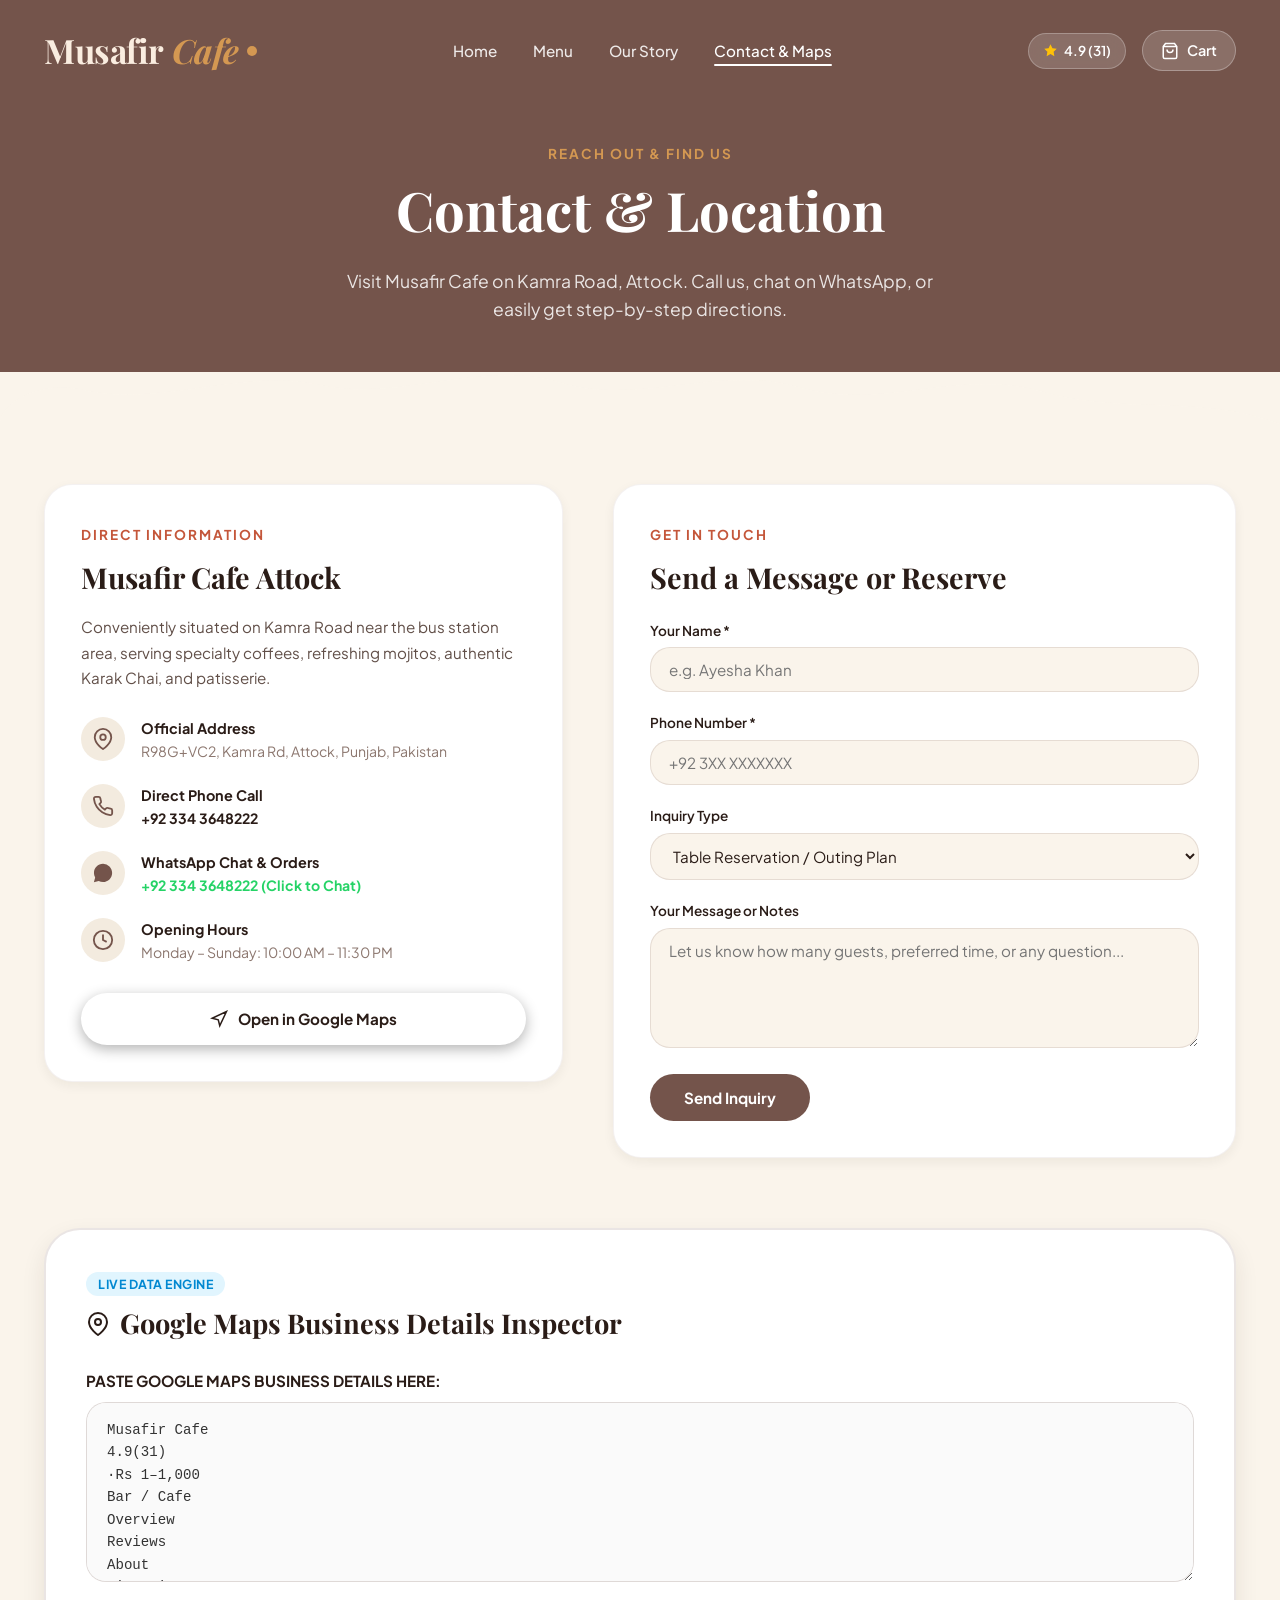
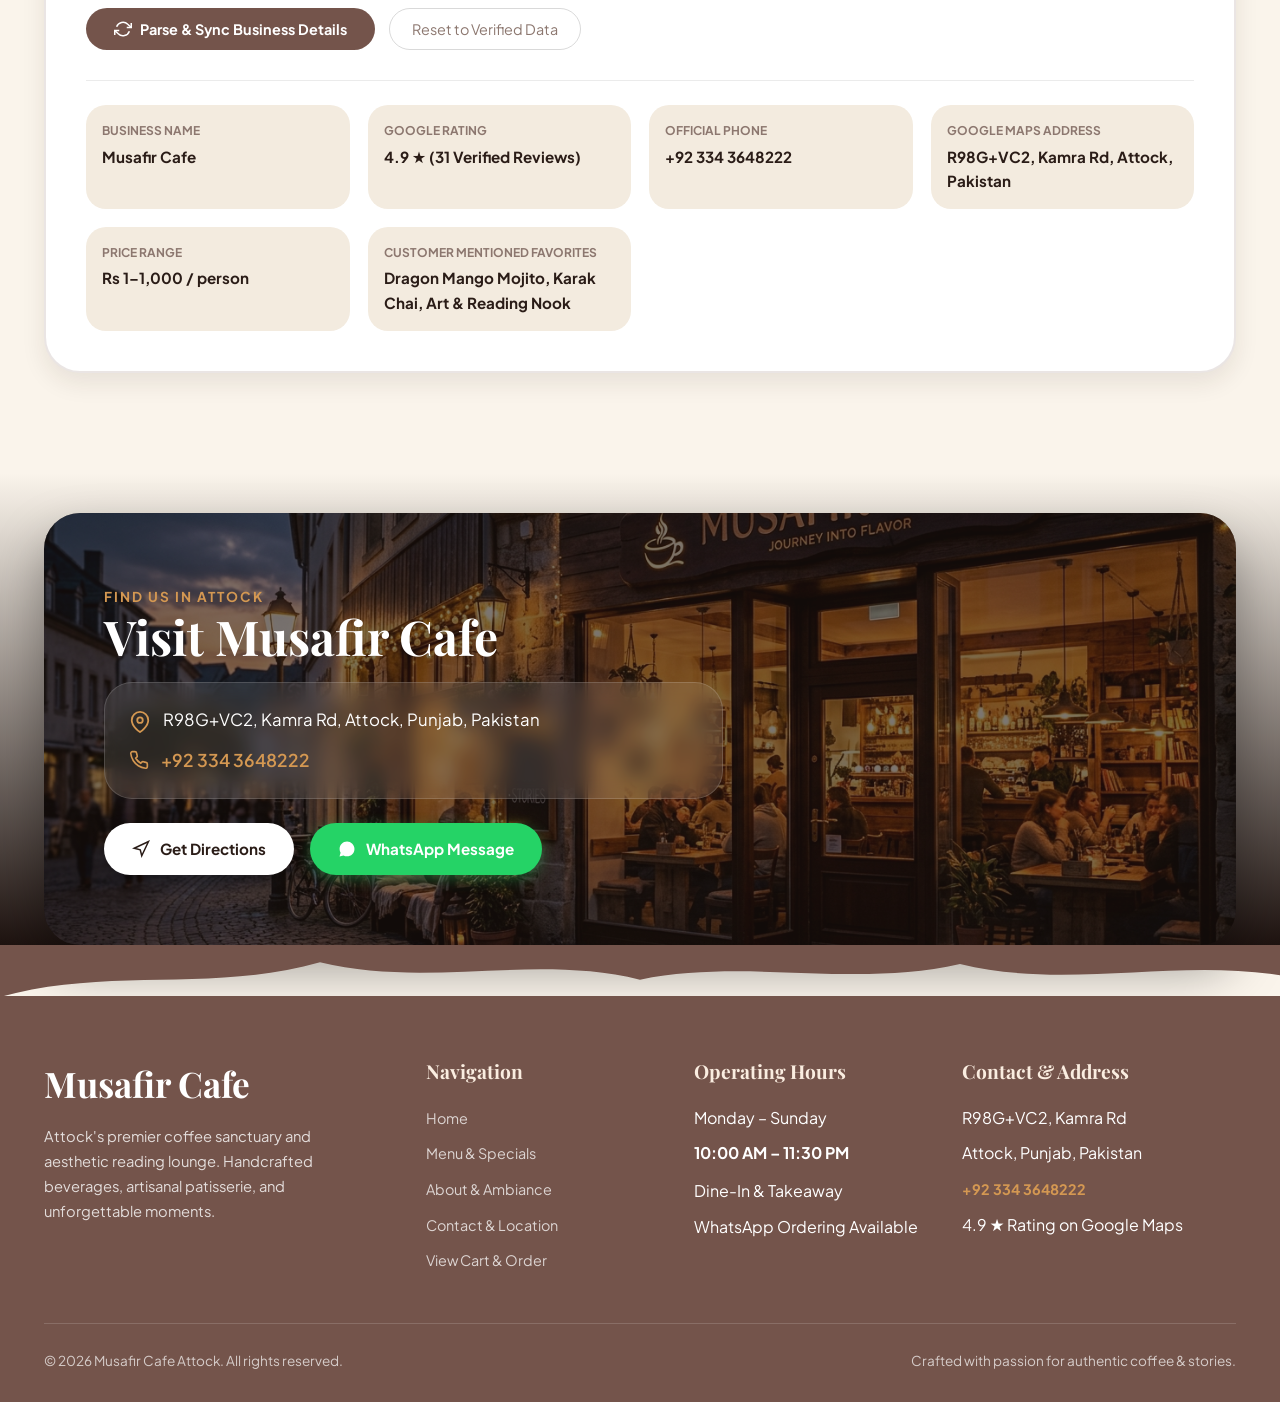
==== contact.html @ 3fc910ba "Initial commit: Musafir Cafe website with dynamic cart and WhatsApp ordering" ====
<!DOCTYPE html>
<html lang="en">
<head>
  <meta charset="UTF-8">
  <meta name="viewport" content="width=device-width, initial-scale=1.0">
  <title>Contact & Location | Musafir Cafe Attock, Pakistan</title>
  <meta name="description" content="Contact Musafir Cafe on Kamra Rd, Attock. Call or WhatsApp +92 334 3648222, get directions on Google Maps, and view opening hours.">
  <link rel="stylesheet" href="./style.css">
</head>
<body>

  <!-- Top Navigation Header -->
  <header class="site-header" id="navbar">
    <div class="container header-inner">
      <a href="index.html" class="site-logo">
        Musafir<span>Cafe</span>
        <span class="logo-bean"></span>
      </a>

      <nav>
        <ul class="nav-links">
          <li><a href="index.html" class="nav-link">Home</a></li>
          <li><a href="index.html#menu-section" class="nav-link">Menu</a></li>
          <li><a href="about.html" class="nav-link">Our Story</a></li>
          <li><a href="contact.html" class="nav-link active">Contact & Maps</a></li>
        </ul>
      </nav>

      <div class="header-actions">
        <div class="rating-pill" title="4.9 Stars on Google Maps from 31 reviews">
          <svg width="15" height="15" viewBox="0 0 24 24" fill="currentColor">
            <polygon points="12 2 15.09 8.26 22 9.27 17 14.14 18.18 21.02 12 17.77 5.82 21.02 7 14.14 2 9.27 8.91 8.26 12 2"></polygon>
          </svg>
          <span>4.9 (31)</span>
        </div>

        <a href="add-to-cart.html" class="cart-btn" aria-label="View Shopping Cart">
          <svg width="18" height="18" viewBox="0 0 24 24" fill="none" stroke="currentColor" stroke-width="2">
            <path d="M6 2L3 6v14a2 2 0 0 0 2 2h14a2 2 0 0 0 2-2V6l-3-4z"></path>
            <line x1="3" y1="6" x2="21" y2="6"></line>
            <path d="M16 10a4 4 0 0 1-8 0"></path>
          </svg>
          <span class="cart-label">Cart</span>
          <span class="cart-badge" style="display:none;">0</span>
        </a>

        <button class="mobile-toggle" aria-label="Toggle Menu">
          <svg width="24" height="24" viewBox="0 0 24 24" fill="none" stroke="currentColor" stroke-width="2">
            <line x1="3" y1="12" x2="21" y2="12"></line>
            <line x1="3" y1="6" x2="21" y2="6"></line>
            <line x1="3" y1="18" x2="21" y2="18"></line>
          </svg>
        </button>
      </div>
    </div>
  </header>

  <!-- Inner Hero Section -->
  <section class="inner-page-hero">
    <div class="container">
      <span class="inner-hero-tag">Reach Out &amp; Find Us</span>
      <h1 class="inner-hero-title">Contact &amp; Location</h1>
      <p class="inner-hero-sub">
        Visit Musafir Cafe on Kamra Road, Attock. Call us, chat on WhatsApp, or easily get step-by-step directions.
      </p>
    </div>
  </section>

  <!-- Organic Torn Deckle Paper Edge Divider -->
  <div class="torn-divider torn-divider--hero">
    <svg viewBox="0 0 1440 60" preserveAspectRatio="none">
      <path d="M0,0 C90,35 180,10 270,38 C360,65 450,15 540,42 C630,70 720,20 810,48 C900,75 990,25 1080,45 C1170,65 1260,18 1350,40 C1395,50 1440,25 1440,0 L1440,60 L0,60 Z"></path>
    </svg>
  </div>

  <!-- Contact & Details Section -->
  <section class="contact-page-section">
    <div class="container">
      <div class="contact-layout-grid">
        <!-- Verified Information Card -->
        <div class="contact-info-card">
          <span class="section-tag">Direct Information</span>
          <h3>Musafir Cafe Attock</h3>
          <p>
            Conveniently situated on Kamra Road near the bus station area, serving specialty coffees, refreshing mojitos, authentic Karak Chai, and patisserie.
          </p>

          <div class="info-item">
            <div class="info-icon">
              <svg width="22" height="22" viewBox="0 0 24 24" fill="none" stroke="currentColor" stroke-width="2">
                <path d="M21 10c0 7-9 13-9 13s-9-6-9-13a9 9 0 0 1 18 0z"></path>
                <circle cx="12" cy="10" r="3"></circle>
              </svg>
            </div>
            <div class="info-text">
              <h5>Official Address</h5>
              <p>R98G+VC2, Kamra Rd, Attock, Punjab, Pakistan</p>
            </div>
          </div>

          <div class="info-item">
            <div class="info-icon">
              <svg width="22" height="22" viewBox="0 0 24 24" fill="none" stroke="currentColor" stroke-width="2">
                <path d="M22 16.92v3a2 2 0 0 1-2.18 2 19.79 19.79 0 0 1-8.63-3.07 19.5 19.5 0 0 1-6-6 19.79 19.79 0 0 1-3.07-8.67A2 2 0 0 1 4.11 2h3a2 2 0 0 1 2 1.72 12.84 12.84 0 0 0 .7 2.81 2 2 0 0 1-.45 2.11L8.09 9.91a16 16 0 0 0 6 6l1.27-1.27a2 2 0 0 1 2.11-.45 12.84 12.84 0 0 0 2.81.7A2 2 0 0 1 22 16.92z"></path>
              </svg>
            </div>
            <div class="info-text">
              <h5>Direct Phone Call</h5>
              <p><a href="tel:+923343648222" style="font-weight:700; color:var(--text-dark);">+92 334 3648222</a></p>
            </div>
          </div>

          <div class="info-item">
            <div class="info-icon">
              <svg width="22" height="22" viewBox="0 0 24 24" fill="currentColor">
                <path d="M12.04 2c-5.46 0-9.91 4.45-9.91 9.91 0 1.75.46 3.45 1.32 4.95L2.05 22l5.25-1.38c1.45.79 3.08 1.21 4.74 1.21 5.46 0 9.91-4.45 9.91-9.91 0-2.65-1.03-5.14-2.9-7.01A9.816 9.816 0 0 0 12.04 2z"></path>
              </svg>
            </div>
            <div class="info-text">
              <h5>WhatsApp Chat &amp; Orders</h5>
              <p><a href="https://wa.me/923343648222" target="_blank" rel="noopener" style="font-weight:700; color:#25d366;">+92 334 3648222 (Click to Chat)</a></p>
            </div>
          </div>

          <div class="info-item">
            <div class="info-icon">
              <svg width="22" height="22" viewBox="0 0 24 24" fill="none" stroke="currentColor" stroke-width="2">
                <circle cx="12" cy="12" r="10"></circle>
                <polyline points="12 6 12 12 16 14"></polyline>
              </svg>
            </div>
            <div class="info-text">
              <h5>Opening Hours</h5>
              <p>Monday – Sunday: 10:00 AM – 11:30 PM</p>
            </div>
          </div>

          <div style="margin-top: 28px;">
            <a href="https://maps.google.com/?q=R98G%2BVC2,+Kamra+Rd,+Attock,+Pakistan" target="_blank" rel="noopener" class="btn-directions" style="width:100%; justify-content:center;">
              <svg width="18" height="18" viewBox="0 0 24 24" fill="none" stroke="currentColor" stroke-width="2">
                <polygon points="3 11 22 2 13 21 11 13 3 11"></polygon>
              </svg>
              <span>Open in Google Maps</span>
            </a>
          </div>
        </div>

        <!-- Table Reservation / General Inquiry Form -->
        <div class="contact-form-card">
          <span class="section-tag">Get in Touch</span>
          <h3>Send a Message or Reserve</h3>
          <form onsubmit="event.preventDefault(); showToastNotification('Thank you! Your message has been received.'); this.reset();">
            <div class="form-group">
              <label class="form-label">Your Name *</label>
              <input type="text" class="form-control" placeholder="e.g. Ayesha Khan" required>
            </div>

            <div class="form-group">
              <label class="form-label">Phone Number *</label>
              <input type="tel" class="form-control" placeholder="+92 3XX XXXXXXX" required>
            </div>

            <div class="form-group">
              <label class="form-label">Inquiry Type</label>
              <select class="form-control">
                <option value="table">Table Reservation / Outing Plan</option>
                <option value="catering">Party &amp; Event Gathering</option>
                <option value="menu">Menu Questions &amp; Dietary</option>
                <option value="feedback">General Feedback</option>
              </select>
            </div>

            <div class="form-group">
              <label class="form-label">Your Message or Notes</label>
              <textarea class="form-control" placeholder="Let us know how many guests, preferred time, or any question..."></textarea>
            </div>

            <button type="submit" class="btn-submit-inquiry">Send Inquiry</button>
          </form>
        </div>
      </div>

      <!-- Dedicated Google Maps Paste Box & Inspector Tool -->
      <div class="gmaps-inspector-box">
        <div class="inspector-header">
          <div>
            <span class="inspector-tag">Live Data Engine</span>
            <h3 class="inspector-title" style="margin-top:6px;">
              <svg width="24" height="24" viewBox="0 0 24 24" fill="none" stroke="currentColor" stroke-width="2">
                <path d="M21 10c0 7-9 13-9 13s-9-6-9-13a9 9 0 0 1 18 0z"></path>
                <circle cx="12" cy="10" r="3"></circle>
              </svg>
              Google Maps Business Details Inspector
            </h3>
          </div>
        </div>

        <label class="form-label" style="font-weight:700; font-size:0.95rem; margin-bottom:8px; display:block;">
          PASTE GOOGLE MAPS BUSINESS DETAILS HERE:
        </label>
        <textarea id="gmaps-paste-input" class="gmaps-paste-textarea" placeholder="Paste full Google Maps details here..."></textarea>

        <div class="inspector-actions">
          <button id="btn-parse-gmaps" class="btn-parse-data">
            <svg width="18" height="18" viewBox="0 0 24 24" fill="none" stroke="currentColor" stroke-width="2">
              <polyline points="23 4 23 10 17 10"></polyline>
              <polyline points="1 20 1 14 7 14"></polyline>
              <path d="M3.51 9a9 9 0 0 1 14.85-3.36L23 10M1 14l4.64 4.36A9 9 0 0 0 20.49 15"></path>
            </svg>
            <span>Parse &amp; Sync Business Details</span>
          </button>
          <button id="btn-reset-gmaps" class="btn-reset-gmaps">
            Reset to Verified Data
          </button>
        </div>

        <!-- Live Parsed Output Cards -->
        <div id="gmaps-parsed-output" class="parsed-results-grid">
          <!-- Populated dynamically via script.js -->
        </div>
      </div>
    </div>
  </section>

  <!-- Cinematic Location Banner -->
  <section class="location-banner-section">
    <div class="container">
      <div class="location-box">
        <img src="./assets/cafe-exterior.jpg" alt="Musafir Cafe Exterior Twilight" class="location-bg-img">
        <div class="location-content-overlay">
          <div>
            <span class="location-tag">Find Us In Attock</span>
            <h2 class="location-heading">Visit Musafir Cafe</h2>
            <div class="location-address-card">
              <div class="address-line">
                <svg width="22" height="22" viewBox="0 0 24 24" fill="none" stroke="currentColor" stroke-width="2">
                  <path d="M21 10c0 7-9 13-9 13s-9-6-9-13a9 9 0 0 1 18 0z"></path>
                  <circle cx="12" cy="10" r="3"></circle>
                </svg>
                <span>R98G+VC2, Kamra Rd, Attock, Punjab, Pakistan</span>
              </div>
              <div class="phone-line">
                <svg width="20" height="20" viewBox="0 0 24 24" fill="none" stroke="currentColor" stroke-width="2">
                  <path d="M22 16.92v3a2 2 0 0 1-2.18 2 19.79 19.79 0 0 1-8.63-3.07 19.5 19.5 0 0 1-6-6 19.79 19.79 0 0 1-3.07-8.67A2 2 0 0 1 4.11 2h3a2 2 0 0 1 2 1.72 12.84 12.84 0 0 0 .7 2.81 2 2 0 0 1-.45 2.11L8.09 9.91a16 16 0 0 0 6 6l1.27-1.27a2 2 0 0 1 2.11-.45 12.84 12.84 0 0 0 2.81.7A2 2 0 0 1 22 16.92z"></path>
                </svg>
                <span>+92 334 3648222</span>
              </div>
            </div>
            <div class="location-actions">
              <a href="https://maps.google.com/?q=R98G%2BVC2,+Kamra+Rd,+Attock,+Pakistan" target="_blank" rel="noopener" class="btn-directions">
                <svg width="18" height="18" viewBox="0 0 24 24" fill="none" stroke="currentColor" stroke-width="2">
                  <polygon points="3 11 22 2 13 21 11 13 3 11"></polygon>
                </svg>
                <span>Get Directions</span>
              </a>
              <a href="https://wa.me/923343648222?text=Hello%20Musafir%20Cafe!%20I'd%20like%20to%20place%20an%20order%20or%20inquire." target="_blank" rel="noopener" class="btn-whatsapp-direct">
                <svg width="18" height="18" viewBox="0 0 24 24" fill="currentColor">
                  <path d="M12.04 2c-5.46 0-9.91 4.45-9.91 9.91 0 1.75.46 3.45 1.32 4.95L2.05 22l5.25-1.38c1.45.79 3.08 1.21 4.74 1.21 5.46 0 9.91-4.45 9.91-9.91 0-2.65-1.03-5.14-2.9-7.01A9.816 9.816 0 0 0 12.04 2z"></path>
                </svg>
                <span>WhatsApp Message</span>
              </a>
            </div>
          </div>
        </div>
      </div>
    </div>
  </section>

  <!-- Bottom Organic Torn Deckle Edge Divider -->
  <div class="torn-divider torn-divider--footer">
    <svg viewBox="0 0 1440 60" preserveAspectRatio="none">
      <path d="M0,60 C120,25 240,55 360,20 C480,50 600,10 720,40 C840,15 960,50 1080,22 C1200,52 1320,15 1440,35 L1440,0 L0,0 Z"></path>
    </svg>
  </div>

  <!-- Site Footer -->
  <footer class="site-footer">
    <div class="container">
      <div class="footer-top-links">
        <div class="footer-brand">
          <h3>Musafir Cafe</h3>
          <p>
            Attock's premier coffee sanctuary and aesthetic reading lounge. Handcrafted beverages, artisanal patisserie, and unforgettable moments.
          </p>
        </div>

        <div class="footer-col">
          <h4>Navigation</h4>
          <ul class="footer-links-list">
            <li><a href="index.html">Home</a></li>
            <li><a href="index.html#menu-section">Menu &amp; Specials</a></li>
            <li><a href="about.html">About &amp; Ambiance</a></li>
            <li><a href="contact.html">Contact &amp; Location</a></li>
            <li><a href="add-to-cart.html">View Cart &amp; Order</a></li>
          </ul>
        </div>

        <div class="footer-col">
          <h4>Operating Hours</h4>
          <ul class="footer-links-list">
            <li>Monday – Sunday</li>
            <li style="color:#ffffff; font-weight:700;">10:00 AM – 11:30 PM</li>
            <li style="margin-top:12px;">Dine-In &amp; Takeaway</li>
            <li>WhatsApp Ordering Available</li>
          </ul>
        </div>

        <div class="footer-col">
          <h4>Contact &amp; Address</h4>
          <ul class="footer-links-list">
            <li>R98G+VC2, Kamra Rd</li>
            <li>Attock, Punjab, Pakistan</li>
            <li style="margin-top:10px;"><a href="tel:+923343648222" style="color:var(--accent-gold); font-weight:700;">+92 334 3648222</a></li>
            <li>4.9 ★ Rating on Google Maps</li>
          </ul>
        </div>
      </div>

      <div class="footer-bottom-bar">
        <div>&copy; 2026 Musafir Cafe Attock. All rights reserved.</div>
        <div>Crafted with passion for authentic coffee &amp; stories.</div>
      </div>
    </div>
  </footer>

  <script src="./script.js"></script>
</body>
</html>
---- style.css ----
/* ==========================================================================
   MUSAFIR CAFE - MASTER CINEMATIC STYLESHEET
   Accurately recreating the reference design: Warm Mocha, Cream Parchment,
   Torn Deckle Paper Edges, Pastel Cards, Editorial Typography & Steam Motion.
   ========================================================================== */

@import url('https://fonts.googleapis.com/css2?family=Caveat:wght@600;700&family=Playfair+Display:ital,wght@0,400;0,600;0,700;0,900;1,400;1,600&family=Plus+Jakarta+Sans:wght@300;400;500;600;700;800&display=swap');

:root {
  /* Color Palette matching Reference Screenshot */
  --bg-mocha-hero: #74544b;
  --bg-mocha-dark: #4d332c;
  --bg-mocha-card: #836157;
  --bg-cream-main: #faf4eb;
  --bg-cream-surface: #f3ebdf;
  --bg-cream-card: #ffffff;
  
  /* Reference 3-Card Pastel Tints */
  --card-rose: #f9e2e4;
  --card-rose-dark: #b84c59;
  --card-peach: #f7e8db;
  --card-peach-dark: #b8713d;
  --card-lavender: #ded3e0;
  --card-lavender-dark: #7b5981;

  /* Typography Colors */
  --text-dark: #2a1c17;
  --text-body: #614f48;
  --text-muted: #8c776f;
  --text-light: #ffffff;
  --text-cream: #faede0;
  --accent-gold: #d49852;
  --accent-terracotta: #c4563a;

  /* Fonts */
  --font-serif: 'Playfair Display', Georgia, serif;
  --font-sans: 'Plus Jakarta Sans', -apple-system, BlinkMacSystemFont, sans-serif;
  --font-script: 'Caveat', cursive;

  /* Spacing & Borders */
  --radius-xs: 8px;
  --radius-sm: 14px;
  --radius-md: 20px;
  --radius-lg: 28px;
  --radius-xl: 36px;
  --radius-pill: 9999px;

  /* Elevation Shadows */
  --shadow-sm: 0 4px 12px rgba(42, 28, 23, 0.06);
  --shadow-md: 0 10px 24px rgba(42, 28, 23, 0.09);
  --shadow-lg: 0 20px 40px rgba(42, 28, 23, 0.14);
  --shadow-product: 0 16px 32px rgba(42, 28, 23, 0.12);

  /* Container */
  --container-max: 1240px;
  --transition-smooth: all 0.35s cubic-bezier(0.25, 1, 0.5, 1);
}

/* Base Reset */
*, *::before, *::after {
  box-sizing: border-box;
  margin: 0;
  padding: 0;
}

html {
  scroll-behavior: smooth;
  font-size: 16px;
  background-color: var(--bg-cream-main);
  color: var(--text-dark);
}

body {
  font-family: var(--font-sans);
  line-height: 1.6;
  overflow-x: hidden;
  -webkit-font-smoothing: antialiased;
  -moz-osx-font-smoothing: grayscale;
}

img {
  max-width: 100%;
  height: auto;
  display: block;
}

a {
  color: inherit;
  text-decoration: none;
  transition: var(--transition-smooth);
}

button, input, textarea, select {
  font-family: inherit;
  font-size: inherit;
  border: none;
  outline: none;
}

button {
  cursor: pointer;
  transition: var(--transition-smooth);
}

.container {
  width: 100%;
  max-width: var(--container-max);
  margin: 0 auto;
  padding: 0 24px;
}

/* ==========================================================================
   NAVIGATION BAR
   ========================================================================== */
.site-header {
  position: absolute;
  top: 0;
  left: 0;
  right: 0;
  z-index: 100;
  padding: 24px 0;
  transition: var(--transition-smooth);
}

.site-header.scrolled {
  position: fixed;
  background: rgba(116, 84, 75, 0.94);
  backdrop-filter: blur(12px);
  -webkit-backdrop-filter: blur(12px);
  padding: 14px 0;
  box-shadow: 0 8px 24px rgba(42, 28, 23, 0.2);
}

.header-inner {
  display: flex;
  align-items: center;
  justify-content: space-between;
}

/* Brand Logo */
.site-logo {
  font-family: var(--font-serif);
  font-size: 2.1rem;
  font-weight: 700;
  color: var(--text-cream);
  letter-spacing: -0.5px;
  display: flex;
  align-items: center;
  gap: 8px;
}

.site-logo span {
  color: var(--accent-gold);
  font-style: italic;
}

.site-logo .logo-bean {
  display: inline-block;
  width: 10px;
  height: 10px;
  border-radius: 50%;
  background: var(--accent-gold);
}

/* Navigation Links */
.nav-links {
  display: flex;
  align-items: center;
  gap: 36px;
  list-style: none;
}

.nav-link {
  font-size: 0.95rem;
  font-weight: 500;
  color: rgba(255, 255, 255, 0.88);
  position: relative;
  padding: 6px 0;
  transition: color 0.25s ease;
}

.nav-link:hover,
.nav-link.active {
  color: #ffffff;
}

.nav-link.active::after,
.nav-link:hover::after {
  content: '';
  position: absolute;
  bottom: 0;
  left: 0;
  width: 100%;
  height: 2px;
  background: #ffffff;
  border-radius: 2px;
}

/* Header Utilities */
.header-actions {
  display: flex;
  align-items: center;
  gap: 16px;
}

.action-btn {
  background: transparent;
  color: #ffffff;
  width: 40px;
  height: 40px;
  border-radius: 50%;
  display: flex;
  align-items: center;
  justify-content: center;
  transition: var(--transition-smooth);
}

.action-btn:hover {
  background: rgba(255, 255, 255, 0.15);
}

.rating-pill {
  display: flex;
  align-items: center;
  gap: 6px;
  background: rgba(255, 255, 255, 0.16);
  border: 1px solid rgba(255, 255, 255, 0.25);
  padding: 6px 14px;
  border-radius: var(--radius-pill);
  color: #ffffff;
  font-size: 0.85rem;
  font-weight: 600;
  backdrop-filter: blur(8px);
}

.rating-pill svg {
  color: #ffc107;
}

.cart-btn {
  position: relative;
  background: rgba(255, 255, 255, 0.16);
  border: 1px solid rgba(255, 255, 255, 0.28);
  color: #ffffff;
  padding: 8px 18px;
  border-radius: var(--radius-pill);
  font-size: 0.9rem;
  font-weight: 600;
  display: flex;
  align-items: center;
  gap: 8px;
}

.cart-btn:hover {
  background: #ffffff;
  color: var(--text-dark);
  border-color: #ffffff;
}

.cart-badge {
  background: var(--accent-terracotta);
  color: #ffffff;
  min-width: 20px;
  height: 20px;
  border-radius: 10px;
  font-size: 0.75rem;
  display: inline-flex;
  align-items: center;
  justify-content: center;
  padding: 0 6px;
  font-weight: 700;
}

.mobile-toggle {
  display: none;
  background: transparent;
  color: #ffffff;
  font-size: 1.5rem;
  padding: 6px;
}

/* ==========================================================================
   ORGANIC TORN PAPER EDGES
   Recreating the distinctive torn-deckle edge dividing sections
   ========================================================================== */
.torn-divider {
  position: relative;
  width: 100%;
  overflow: hidden;
  line-height: 0;
  z-index: 10;
}

.torn-divider svg {
  display: block;
  width: 100%;
  height: 52px;
}

.torn-divider--hero {
  margin-top: -1px;
  transform: rotate(180deg);
}

.torn-divider--hero path {
  fill: var(--bg-cream-main);
}

.torn-divider--footer {
  margin-bottom: -1px;
}

.torn-divider--footer path {
  fill: var(--bg-mocha-hero);
}

/* ==========================================================================
   HERO SECTION (Matching Reference Screenshot)
   ========================================================================== */
.hero-section {
  position: relative;
  background-color: var(--bg-mocha-hero);
  color: #ffffff;
  padding-top: 150px;
  padding-bottom: 60px;
  overflow: hidden;
}

/* Background Subtle Gradient & Texture */
.hero-section::before {
  content: '';
  position: absolute;
  inset: 0;
  background: radial-gradient(circle at 75% 30%, rgba(255, 255, 255, 0.1) 0%, transparent 60%),
              linear-gradient(180deg, rgba(77, 51, 44, 0.3) 0%, rgba(116, 84, 75, 0.8) 100%);
  pointer-events: none;
}

.hero-grid {
  position: relative;
  z-index: 2;
  display: grid;
  grid-template-columns: 1.15fr 0.95fr;
  align-items: center;
  gap: 40px;
}

.hero-content {
  padding-right: 20px;
}

.hero-headline {
  font-family: var(--font-serif);
  font-size: 4.4rem;
  font-weight: 600;
  line-height: 1.1;
  color: #ffffff;
  margin-bottom: 24px;
  letter-spacing: -1px;
}

.hero-headline em {
  font-style: italic;
  font-weight: 400;
  color: var(--text-cream);
}

.hero-description {
  font-size: 1.1rem;
  line-height: 1.7;
  color: rgba(255, 255, 255, 0.85);
  max-width: 520px;
  margin-bottom: 34px;
  font-weight: 300;
}

.hero-buttons {
  display: flex;
  align-items: center;
  gap: 18px;
  flex-wrap: wrap;
}

.btn-pill-dark {
  display: inline-flex;
  align-items: center;
  justify-content: center;
  gap: 10px;
  background: #463029;
  color: #ffffff;
  padding: 14px 34px;
  border-radius: var(--radius-pill);
  font-size: 0.95rem;
  font-weight: 600;
  text-transform: uppercase;
  letter-spacing: 1px;
  border: 1px solid rgba(255, 255, 255, 0.2);
  box-shadow: 0 6px 16px rgba(0, 0, 0, 0.2);
}

.btn-pill-dark:hover {
  background: #35231e;
  transform: translateY(-2px);
  border-color: rgba(255, 255, 255, 0.4);
}

.btn-pill-outline {
  display: inline-flex;
  align-items: center;
  justify-content: center;
  gap: 8px;
  background: transparent;
  color: #ffffff;
  padding: 13px 28px;
  border-radius: var(--radius-pill);
  font-size: 0.95rem;
  font-weight: 600;
  border: 1.5px solid rgba(255, 255, 255, 0.6);
}

.btn-pill-outline:hover {
  background: rgba(255, 255, 255, 0.15);
  border-color: #ffffff;
}

/* Hero Coffee Cup & Saucer Visual */
.hero-visual {
  position: relative;
  display: flex;
  justify-content: center;
  align-items: center;
}

.cup-wrapper {
  position: relative;
  width: 100%;
  max-width: 490px;
  border-radius: 50%;
  display: flex;
  justify-content: center;
}

.cup-img {
  width: 100%;
  border-radius: var(--radius-lg);
  object-fit: contain;
  filter: drop-shadow(0 25px 35px rgba(35, 21, 16, 0.45));
  transition: transform 0.6s cubic-bezier(0.2, 0.8, 0.2, 1);
}

.cup-wrapper:hover .cup-img {
  transform: scale(1.03) rotate(-0.5deg);
}

/* Steam Animation */
.steam-container {
  position: absolute;
  top: 8%;
  left: 46%;
  width: 60px;
  height: 100px;
  pointer-events: none;
  z-index: 3;
}

.steam-particle {
  position: absolute;
  bottom: 0;
  width: 18px;
  height: 45px;
  background: radial-gradient(ellipse at center, rgba(255, 255, 255, 0.5) 0%, rgba(255, 255, 255, 0) 70%);
  border-radius: 50%;
  filter: blur(5px);
  animation: steamRise 3.5s infinite ease-in-out;
  opacity: 0;
}

.steam-particle:nth-child(1) { left: 5px; animation-delay: 0s; }
.steam-particle:nth-child(2) { left: 22px; animation-delay: 1.2s; }
.steam-particle:nth-child(3) { left: 38px; animation-delay: 2.2s; }

@keyframes steamRise {
  0% {
    transform: translateY(0) scaleX(0.7) scaleY(1);
    opacity: 0;
  }
  20% {
    opacity: 0.7;
  }
  60% {
    opacity: 0.4;
    transform: translateY(-55px) scaleX(1.4) scaleY(1.3) translateX(8px);
  }
  100% {
    opacity: 0;
    transform: translateY(-95px) scaleX(1.9) scaleY(1.6) translateX(-5px);
  }
}

/* ==========================================================================
   MICRO-CHIPS / FEATURE BADGES (Below Hero in Reference)
   ========================================================================== */
.hero-features-bar {
  padding: 30px 0 10px;
}

.features-chips {
  display: flex;
  align-items: center;
  gap: 32px;
  flex-wrap: wrap;
}

.feature-chip {
  display: flex;
  align-items: center;
  gap: 14px;
}

.chip-icon {
  width: 44px;
  height: 44px;
  border-radius: 50%;
  background: #ede1d2;
  color: var(--bg-mocha-dark);
  display: flex;
  align-items: center;
  justify-content: center;
  flex-shrink: 0;
  box-shadow: var(--shadow-sm);
}

.chip-info h4 {
  font-family: var(--font-serif);
  font-size: 1.15rem;
  font-weight: 700;
  color: var(--text-dark);
  line-height: 1.2;
}

.chip-info p {
  font-size: 0.85rem;
  color: var(--text-muted);
  line-height: 1.3;
}

/* ==========================================================================
   SIGNATURE PASTEL CARDS SECTION (Matching Reference Card 1, 2, 3)
   ========================================================================== */
.delights-section {
  padding: 40px 0 80px;
  background-color: var(--bg-cream-main);
}

.section-title-wrap {
  text-align: center;
  margin-bottom: 48px;
}

.section-tag {
  font-size: 0.85rem;
  font-weight: 700;
  text-transform: uppercase;
  letter-spacing: 2px;
  color: var(--accent-terracotta);
  margin-bottom: 8px;
  display: inline-block;
}

.section-title {
  font-family: var(--font-serif);
  font-size: 2.8rem;
  font-weight: 700;
  color: var(--text-dark);
  line-height: 1.2;
}

.section-title em {
  font-style: italic;
  font-weight: 400;
  color: var(--bg-mocha-hero);
}

.cards-grid {
  display: grid;
  grid-template-columns: repeat(3, 1fr);
  gap: 32px;
}

/* Pastel Product Card */
.pastel-card {
  border-radius: var(--radius-lg);
  padding: 36px 28px 28px;
  display: flex;
  flex-direction: column;
  align-items: center;
  text-align: center;
  position: relative;
  transition: transform 0.4s cubic-bezier(0.2, 0.8, 0.2, 1), box-shadow 0.4s ease;
  box-shadow: 0 12px 30px rgba(77, 51, 44, 0.08);
  overflow: hidden;
}

.pastel-card:hover {
  transform: translateY(-8px);
  box-shadow: 0 20px 42px rgba(77, 51, 44, 0.15);
}

/* Theme Color 1: Soft Rose */
.pastel-card--rose {
  background-color: var(--card-rose);
}
.pastel-card--rose .card-title {
  color: #3b2024;
}
.pastel-card--rose .card-script {
  color: var(--card-rose-dark);
}

/* Theme Color 2: Warm Peach */
.pastel-card--peach {
  background-color: var(--card-peach);
}
.pastel-card--peach .card-title {
  color: #3f2a1b;
}
.pastel-card--peach .card-script {
  color: var(--card-peach-dark);
}

/* Theme Color 3: Lavender Mist */
.pastel-card--lavender {
  background-color: var(--card-lavender);
}
.pastel-card--lavender .card-title {
  color: #2e2133;
}
.pastel-card--lavender .card-script {
  color: var(--card-lavender-dark);
}

.card-title {
  font-family: var(--font-serif);
  font-size: 1.85rem;
  font-weight: 700;
  margin-bottom: 20px;
  letter-spacing: -0.5px;
}

.card-visual-wrap {
  width: 100%;
  max-width: 240px;
  height: 220px;
  margin-bottom: 24px;
  display: flex;
  align-items: center;
  justify-content: center;
  position: relative;
}

.card-visual-wrap img {
  max-height: 100%;
  width: auto;
  object-fit: contain;
  border-radius: var(--radius-md);
  filter: drop-shadow(0 14px 20px rgba(50, 30, 25, 0.16));
  transition: transform 0.4s ease;
}

.pastel-card:hover .card-visual-wrap img {
  transform: scale(1.06);
}

.card-footer-decor {
  width: 100%;
  display: flex;
  align-items: baseline;
  justify-content: center;
  gap: 8px;
  margin-bottom: 18px;
}

.card-category {
  font-size: 0.82rem;
  font-weight: 700;
  text-transform: uppercase;
  letter-spacing: 1.5px;
  opacity: 0.65;
}

.card-script {
  font-family: var(--font-script);
  font-size: 2.2rem;
  line-height: 1;
  font-weight: 700;
}

.card-bottom-bar {
  width: 100%;
  display: flex;
  align-items: center;
  justify-content: space-between;
  padding-top: 14px;
  border-top: 1px solid rgba(0, 0, 0, 0.07);
}

.card-price {
  font-family: var(--font-serif);
  font-size: 1.4rem;
  font-weight: 700;
  color: var(--text-dark);
}

.card-add-btn {
  background: var(--text-dark);
  color: #ffffff;
  border-radius: var(--radius-pill);
  padding: 8px 18px;
  font-size: 0.85rem;
  font-weight: 600;
  display: inline-flex;
  align-items: center;
  gap: 6px;
}

.card-add-btn:hover {
  background: var(--bg-mocha-hero);
  transform: translateY(-2px);
}

/* ==========================================================================
   SHOWCASE SECTION (Lilac Mug & "Our Coffee" split in Reference)
   ========================================================================== */
.showcase-section {
  padding: 70px 0 90px;
  background-color: var(--bg-cream-main);
  border-top: 1px solid rgba(116, 84, 75, 0.1);
}

.showcase-grid {
  display: grid;
  grid-template-columns: 0.95fr 1.05fr;
  align-items: center;
  gap: 60px;
}

.showcase-visual {
  display: flex;
  justify-content: center;
}

.showcase-img-wrap {
  width: 100%;
  max-width: 460px;
  border-radius: var(--radius-xl);
  overflow: hidden;
  box-shadow: var(--shadow-lg);
  position: relative;
}

.showcase-img-wrap img {
  width: 100%;
  height: 100%;
  object-fit: cover;
  transition: transform 0.6s ease;
}

.showcase-img-wrap:hover img {
  transform: scale(1.04);
}

.showcase-content {
  padding-left: 20px;
}

.showcase-badge {
  display: inline-block;
  font-size: 0.82rem;
  font-weight: 700;
  text-transform: uppercase;
  letter-spacing: 2px;
  color: var(--accent-terracotta);
  margin-bottom: 12px;
}

.showcase-heading {
  font-family: var(--font-serif);
  font-size: 3.2rem;
  font-weight: 700;
  line-height: 1.15;
  color: var(--text-dark);
  margin-bottom: 22px;
}

.showcase-heading span {
  font-style: italic;
  font-weight: 400;
  color: var(--bg-mocha-hero);
}

.showcase-body {
  font-size: 1.05rem;
  color: var(--text-body);
  line-height: 1.8;
  margin-bottom: 24px;
}

.showcase-actions {
  display: flex;
  align-items: center;
  gap: 16px;
  flex-wrap: wrap;
}

.btn-pill-peach {
  background: #ecd4c5;
  color: #3b231a;
  padding: 13px 30px;
  border-radius: var(--radius-pill);
  font-size: 0.95rem;
  font-weight: 700;
  display: inline-flex;
  align-items: center;
  gap: 10px;
  border: 1px solid rgba(184, 113, 61, 0.3);
  box-shadow: 0 4px 12px rgba(184, 113, 61, 0.15);
}

.btn-pill-peach:hover {
  background: #e2c4b0;
  transform: translateX(4px);
}

/* ==========================================================================
   REAL BUSINESS MENU & SPECIALTIES (Dragon Mojito & Karak Chai)
   ========================================================================== */
.menu-catalog-section {
  padding: 80px 0 100px;
  background-color: var(--bg-cream-surface);
}

.catalog-header {
  text-align: center;
  max-width: 680px;
  margin: 0 auto 50px;
}

.catalog-filters {
  display: flex;
  align-items: center;
  justify-content: center;
  gap: 12px;
  margin-bottom: 40px;
  flex-wrap: wrap;
}

.filter-btn {
  background: #ffffff;
  color: var(--text-body);
  padding: 10px 22px;
  border-radius: var(--radius-pill);
  font-size: 0.9rem;
  font-weight: 600;
  border: 1px solid rgba(116, 84, 75, 0.15);
  box-shadow: var(--shadow-sm);
}

.filter-btn.active,
.filter-btn:hover {
  background: var(--bg-mocha-hero);
  color: #ffffff;
  border-color: var(--bg-mocha-hero);
}

.product-grid {
  display: grid;
  grid-template-columns: repeat(auto-fill, minmax(270px, 1fr));
  gap: 28px;
}

.product-item-card {
  background: #ffffff;
  border-radius: var(--radius-lg);
  overflow: hidden;
  box-shadow: var(--shadow-sm);
  transition: var(--transition-smooth);
  display: flex;
  flex-direction: column;
  border: 1px solid rgba(116, 84, 75, 0.08);
}

.product-item-card:hover {
  transform: translateY(-6px);
  box-shadow: var(--shadow-product);
}

.product-thumb-wrap {
  position: relative;
  width: 100%;
  height: 220px;
  background: var(--bg-cream-surface);
  overflow: hidden;
}

.product-thumb-wrap img {
  width: 100%;
  height: 100%;
  object-fit: cover;
  transition: transform 0.5s ease;
}

.product-item-card:hover .product-thumb-wrap img {
  transform: scale(1.08);
}

.product-badge-tag {
  position: absolute;
  top: 14px;
  right: 14px;
  background: var(--bg-mocha-hero);
  color: #ffffff;
  font-size: 0.75rem;
  font-weight: 700;
  padding: 4px 10px;
  border-radius: var(--radius-pill);
  text-transform: uppercase;
  letter-spacing: 0.8px;
}

.product-body-content {
  padding: 22px;
  display: flex;
  flex-direction: column;
  flex-grow: 1;
}

.product-meta-cat {
  font-size: 0.78rem;
  font-weight: 700;
  text-transform: uppercase;
  color: var(--accent-terracotta);
  letter-spacing: 1px;
  margin-bottom: 6px;
}

.product-name-title {
  font-family: var(--font-serif);
  font-size: 1.35rem;
  font-weight: 700;
  color: var(--text-dark);
  margin-bottom: 8px;
  line-height: 1.3;
}

.product-desc-text {
  font-size: 0.88rem;
  color: var(--text-muted);
  line-height: 1.5;
  margin-bottom: 18px;
  flex-grow: 1;
}

.product-card-bottom {
  display: flex;
  align-items: center;
  justify-content: space-between;
  padding-top: 14px;
  border-top: 1px solid rgba(0, 0, 0, 0.05);
}

.price-currency {
  font-family: var(--font-serif);
  font-size: 1.25rem;
  font-weight: 700;
  color: var(--bg-mocha-dark);
}

.add-cart-action-btn {
  background: var(--bg-cream-surface);
  color: var(--bg-mocha-dark);
  border: 1px solid rgba(116, 84, 75, 0.2);
  padding: 8px 16px;
  border-radius: var(--radius-pill);
  font-size: 0.85rem;
  font-weight: 700;
  display: inline-flex;
  align-items: center;
  gap: 6px;
}

.add-cart-action-btn:hover {
  background: var(--bg-mocha-hero);
  color: #ffffff;
  border-color: var(--bg-mocha-hero);
}

/* ==========================================================================
   AMBIANCE & REAL REVIEWS (4.9 Stars from Google Maps)
   ========================================================================== */
.ambiance-section {
  padding: 90px 0;
  background: var(--bg-cream-main);
}

.ambiance-grid {
  display: grid;
  grid-template-columns: 1fr 1fr;
  align-items: center;
  gap: 50px;
  margin-bottom: 70px;
}

.ambiance-photo {
  border-radius: var(--radius-xl);
  overflow: hidden;
  box-shadow: var(--shadow-lg);
}

.ambiance-photo img {
  width: 100%;
  height: 440px;
  object-fit: cover;
}

.ambiance-content {
  padding-right: 20px;
}

.ambiance-features-list {
  margin-top: 24px;
  display: grid;
  grid-template-columns: 1fr 1fr;
  gap: 18px;
}

.ambiance-feat-item {
  display: flex;
  align-items: flex-start;
  gap: 12px;
}

.ambiance-feat-item svg {
  color: var(--accent-terracotta);
  flex-shrink: 0;
  margin-top: 3px;
}

.ambiance-feat-item h5 {
  font-size: 0.95rem;
  font-weight: 700;
  color: var(--text-dark);
}

.ambiance-feat-item p {
  font-size: 0.82rem;
  color: var(--text-muted);
}

/* Google Reviews Grid */
.reviews-grid {
  display: grid;
  grid-template-columns: repeat(3, 1fr);
  gap: 28px;
}

.review-card {
  background: #ffffff;
  border-radius: var(--radius-lg);
  padding: 30px;
  box-shadow: var(--shadow-sm);
  border: 1px solid rgba(116, 84, 75, 0.08);
  display: flex;
  flex-direction: column;
  justify-content: space-between;
}

.review-stars {
  display: flex;
  gap: 4px;
  color: #f59e0b;
  margin-bottom: 14px;
}

.review-quote {
  font-size: 0.94rem;
  color: var(--text-body);
  line-height: 1.7;
  margin-bottom: 20px;
  font-style: italic;
}

.reviewer-info {
  display: flex;
  align-items: center;
  gap: 12px;
}

.reviewer-avatar {
  width: 42px;
  height: 42px;
  border-radius: 50%;
  background: var(--card-peach);
  color: var(--card-peach-dark);
  display: flex;
  align-items: center;
  justify-content: center;
  font-weight: 700;
  font-size: 1rem;
}

.reviewer-name {
  font-size: 0.92rem;
  font-weight: 700;
  color: var(--text-dark);
}

.reviewer-meta {
  font-size: 0.78rem;
  color: var(--text-muted);
}

/* ==========================================================================
   CINEMATIC LOCATION BANNER (Kamra Rd, Attock)
   ========================================================================== */
.location-banner-section {
  position: relative;
  background: linear-gradient(180deg, var(--bg-cream-main) 0%, #1e1310 100%);
  padding-top: 40px;
  padding-bottom: 0;
}

.location-box {
  position: relative;
  border-radius: var(--radius-xl);
  overflow: hidden;
  box-shadow: 0 25px 50px rgba(0, 0, 0, 0.35);
  background: #1e1310;
  color: #ffffff;
}

.location-bg-img {
  position: absolute;
  inset: 0;
  width: 100%;
  height: 100%;
  object-fit: cover;
  opacity: 0.42;
}

.location-content-overlay {
  position: relative;
  z-index: 2;
  padding: 70px 60px;
  display: grid;
  grid-template-columns: 1.2fr 0.8fr;
  gap: 40px;
  align-items: center;
}

.location-tag {
  color: var(--accent-gold);
  font-size: 0.85rem;
  font-weight: 700;
  text-transform: uppercase;
  letter-spacing: 2px;
  margin-bottom: 10px;
}

.location-heading {
  font-family: var(--font-serif);
  font-size: 3rem;
  font-weight: 700;
  line-height: 1.15;
  margin-bottom: 18px;
}

.location-address-card {
  background: rgba(255, 255, 255, 0.1);
  backdrop-filter: blur(10px);
  border: 1px solid rgba(255, 255, 255, 0.15);
  border-radius: var(--radius-lg);
  padding: 24px;
  margin-bottom: 24px;
}

.address-line {
  display: flex;
  align-items: flex-start;
  gap: 12px;
  font-size: 1.05rem;
  margin-bottom: 12px;
}

.address-line svg {
  color: var(--accent-gold);
  margin-top: 4px;
  flex-shrink: 0;
}

.phone-line {
  display: flex;
  align-items: center;
  gap: 12px;
  font-size: 1.1rem;
  font-weight: 600;
  color: var(--accent-gold);
}

.location-actions {
  display: flex;
  gap: 16px;
  flex-wrap: wrap;
}

.btn-directions {
  background: #ffffff;
  color: var(--text-dark);
  padding: 14px 28px;
  border-radius: var(--radius-pill);
  font-weight: 700;
  font-size: 0.95rem;
  display: inline-flex;
  align-items: center;
  gap: 10px;
  box-shadow: 0 4px 14px rgba(0, 0, 0, 0.3);
}

.btn-directions:hover {
  background: var(--accent-gold);
  color: #ffffff;
  transform: translateY(-2px);
}

.btn-whatsapp-direct {
  background: #25d366;
  color: #ffffff;
  padding: 14px 28px;
  border-radius: var(--radius-pill);
  font-weight: 700;
  font-size: 0.95rem;
  display: inline-flex;
  align-items: center;
  gap: 10px;
  box-shadow: 0 4px 14px rgba(37, 211, 102, 0.35);
}

.btn-whatsapp-direct:hover {
  background: #20ba59;
  transform: translateY(-2px);
}

/* ==========================================================================
   FOOTER (Matching Bottom Torn Deckle Edge & Branding in Reference)
   ========================================================================== */
.site-footer {
  background-color: var(--bg-mocha-hero);
  color: #ffffff;
  position: relative;
  padding-bottom: 30px;
}

.footer-top-links {
  padding: 60px 0 40px;
  display: grid;
  grid-template-columns: 1.5fr 1fr 1fr 1.2fr;
  gap: 40px;
}

.footer-brand h3 {
  font-family: var(--font-serif);
  font-size: 2.2rem;
  font-weight: 700;
  color: #ffffff;
  margin-bottom: 12px;
}

.footer-brand p {
  color: rgba(255, 255, 255, 0.8);
  font-size: 0.92rem;
  line-height: 1.7;
  max-width: 320px;
  margin-bottom: 20px;
}

.footer-col h4 {
  font-family: var(--font-serif);
  font-size: 1.2rem;
  font-weight: 700;
  margin-bottom: 18px;
  color: var(--text-cream);
}

.footer-links-list {
  list-style: none;
}

.footer-links-list li {
  margin-bottom: 10px;
}

.footer-links-list a {
  color: rgba(255, 255, 255, 0.75);
  font-size: 0.9rem;
  transition: var(--transition-smooth);
}

.footer-links-list a:hover {
  color: #ffffff;
  padding-left: 4px;
}

.footer-bottom-bar {
  border-top: 1px solid rgba(255, 255, 255, 0.15);
  padding-top: 26px;
  display: flex;
  align-items: center;
  justify-content: space-between;
  font-size: 0.85rem;
  color: rgba(255, 255, 255, 0.7);
}

.footer-bottom-bar a {
  color: #ffffff;
  text-decoration: underline;
}

/* ==========================================================================
   PAGE HERO FOR INNER PAGES (About, Contact, Cart)
   ========================================================================== */
.inner-page-hero {
  background-color: var(--bg-mocha-hero);
  color: #ffffff;
  padding-top: 140px;
  padding-bottom: 50px;
  text-align: center;
  position: relative;
}

.inner-hero-tag {
  font-size: 0.85rem;
  font-weight: 700;
  text-transform: uppercase;
  letter-spacing: 2px;
  color: var(--accent-gold);
  margin-bottom: 12px;
}

.inner-hero-title {
  font-family: var(--font-serif);
  font-size: 3.4rem;
  font-weight: 700;
  margin-bottom: 14px;
}

.inner-hero-sub {
  font-size: 1.1rem;
  color: rgba(255, 255, 255, 0.85);
  max-width: 600px;
  margin: 0 auto;
}

/* ==========================================================================
   DYNAMIC SHOPPING CART & WHATSAPP CHECKOUT PAGE (add-to-cart.html)
   ========================================================================== */
.cart-page-section {
  padding: 60px 0 100px;
  background-color: var(--bg-cream-main);
  min-height: 550px;
}

.cart-layout-grid {
  display: grid;
  grid-template-columns: 1.4fr 0.8fr;
  gap: 40px;
  align-items: flex-start;
}

.cart-items-card {
  background: #ffffff;
  border-radius: var(--radius-lg);
  padding: 30px;
  box-shadow: var(--shadow-sm);
  border: 1px solid rgba(116, 84, 75, 0.08);
}

.cart-header-row {
  display: flex;
  align-items: center;
  justify-content: space-between;
  padding-bottom: 18px;
  border-bottom: 1px solid rgba(0, 0, 0, 0.07);
  margin-bottom: 24px;
}

.cart-header-row h3 {
  font-family: var(--font-serif);
  font-size: 1.6rem;
  font-weight: 700;
}

.btn-clear-cart {
  background: transparent;
  color: var(--accent-terracotta);
  font-size: 0.85rem;
  font-weight: 600;
  text-decoration: underline;
}

.cart-list {
  display: flex;
  flex-direction: column;
  gap: 20px;
}

.cart-item-row {
  display: grid;
  grid-template-columns: 80px 1.4fr 120px 100px 40px;
  align-items: center;
  gap: 18px;
  padding-bottom: 20px;
  border-bottom: 1px solid rgba(0, 0, 0, 0.05);
}

.cart-item-img {
  width: 80px;
  height: 80px;
  border-radius: var(--radius-md);
  object-fit: cover;
  background: var(--bg-cream-surface);
}

.cart-item-title {
  font-family: var(--font-serif);
  font-size: 1.1rem;
  font-weight: 700;
  color: var(--text-dark);
  margin-bottom: 4px;
}

.cart-item-unit-price {
  font-size: 0.85rem;
  color: var(--text-muted);
}

.qty-controls {
  display: inline-flex;
  align-items: center;
  border: 1px solid rgba(116, 84, 75, 0.2);
  border-radius: var(--radius-pill);
  padding: 4px 8px;
  background: #ffffff;
}

.qty-btn {
  width: 26px;
  height: 26px;
  border-radius: 50%;
  background: var(--bg-cream-surface);
  color: var(--text-dark);
  font-weight: 700;
  font-size: 0.95rem;
  display: flex;
  align-items: center;
  justify-content: center;
}

.qty-btn:hover {
  background: var(--bg-mocha-hero);
  color: #ffffff;
}

.qty-number {
  min-width: 28px;
  text-align: center;
  font-weight: 700;
  font-size: 0.95rem;
}

.cart-item-subtotal {
  font-family: var(--font-serif);
  font-size: 1.15rem;
  font-weight: 700;
  color: var(--bg-mocha-dark);
  text-align: right;
}

.btn-remove-item {
  background: transparent;
  color: #999999;
  font-size: 1.2rem;
  display: flex;
  align-items: center;
  justify-content: center;
}

.btn-remove-item:hover {
  color: var(--accent-terracotta);
}

/* Empty Cart State */
.empty-cart-state {
  text-align: center;
  padding: 60px 20px;
}

.empty-cart-icon {
  width: 80px;
  height: 80px;
  border-radius: 50%;
  background: var(--bg-cream-surface);
  color: var(--text-muted);
  display: inline-flex;
  align-items: center;
  justify-content: center;
  margin-bottom: 20px;
}

.empty-cart-state h4 {
  font-family: var(--font-serif);
  font-size: 1.8rem;
  margin-bottom: 10px;
}

.empty-cart-state p {
  color: var(--text-muted);
  margin-bottom: 24px;
}

/* Order Summary Box */
.order-summary-box {
  background: #ffffff;
  border-radius: var(--radius-lg);
  padding: 32px;
  box-shadow: var(--shadow-sm);
  border: 1px solid rgba(116, 84, 75, 0.08);
}

.order-summary-box h3 {
  font-family: var(--font-serif);
  font-size: 1.5rem;
  font-weight: 700;
  margin-bottom: 22px;
  padding-bottom: 14px;
  border-bottom: 1px solid rgba(0, 0, 0, 0.07);
}

.summary-row {
  display: flex;
  align-items: center;
  justify-content: space-between;
  margin-bottom: 14px;
  font-size: 0.95rem;
  color: var(--text-body);
}

.summary-row.total-row {
  font-family: var(--font-serif);
  font-size: 1.45rem;
  font-weight: 700;
  color: var(--text-dark);
  margin-top: 18px;
  padding-top: 18px;
  border-top: 2px dashed rgba(116, 84, 75, 0.2);
}

.summary-notes {
  background: var(--bg-cream-main);
  border-radius: var(--radius-md);
  padding: 16px;
  font-size: 0.82rem;
  color: var(--text-muted);
  margin: 22px 0;
  line-height: 1.5;
}

.btn-whatsapp-checkout {
  width: 100%;
  background: #25d366;
  color: #ffffff;
  padding: 16px 24px;
  border-radius: var(--radius-pill);
  font-size: 1.05rem;
  font-weight: 700;
  display: flex;
  align-items: center;
  justify-content: center;
  gap: 12px;
  box-shadow: 0 6px 20px rgba(37, 211, 102, 0.35);
}

.btn-whatsapp-checkout:hover {
  background: #20ba59;
  transform: translateY(-2px);
}

/* ==========================================================================
   CONTACT PAGE & GOOGLE MAPS PASTE TOOL (contact.html)
   ========================================================================== */
.contact-page-section {
  padding: 60px 0 100px;
  background-color: var(--bg-cream-main);
}

.contact-layout-grid {
  display: grid;
  grid-template-columns: 1fr 1.2fr;
  gap: 50px;
  align-items: flex-start;
  margin-bottom: 70px;
}

.contact-info-card {
  background: #ffffff;
  border-radius: var(--radius-lg);
  padding: 36px;
  box-shadow: var(--shadow-sm);
  border: 1px solid rgba(116, 84, 75, 0.08);
}

.contact-info-card h3 {
  font-family: var(--font-serif);
  font-size: 1.8rem;
  font-weight: 700;
  margin-bottom: 14px;
}

.contact-info-card p {
  color: var(--text-body);
  font-size: 0.95rem;
  line-height: 1.7;
  margin-bottom: 26px;
}

.info-item {
  display: flex;
  align-items: flex-start;
  gap: 16px;
  margin-bottom: 20px;
}

.info-icon {
  width: 44px;
  height: 44px;
  border-radius: 50%;
  background: var(--bg-cream-surface);
  color: var(--bg-mocha-hero);
  display: flex;
  align-items: center;
  justify-content: center;
  flex-shrink: 0;
}

.info-text h5 {
  font-size: 0.9rem;
  font-weight: 700;
  color: var(--text-dark);
}

.info-text p {
  font-size: 0.88rem;
  color: var(--text-muted);
  margin-bottom: 0;
}

.contact-form-card {
  background: #ffffff;
  border-radius: var(--radius-lg);
  padding: 36px;
  box-shadow: var(--shadow-sm);
  border: 1px solid rgba(116, 84, 75, 0.08);
}

.contact-form-card h3 {
  font-family: var(--font-serif);
  font-size: 1.8rem;
  font-weight: 700;
  margin-bottom: 20px;
}

.form-group {
  margin-bottom: 20px;
}

.form-label {
  display: block;
  font-size: 0.85rem;
  font-weight: 600;
  margin-bottom: 6px;
  color: var(--text-dark);
}

.form-control {
  width: 100%;
  padding: 12px 18px;
  border: 1.5px solid rgba(116, 84, 75, 0.15);
  border-radius: var(--radius-md);
  background: var(--bg-cream-main);
  color: var(--text-dark);
  font-size: 0.95rem;
  transition: var(--transition-smooth);
}

.form-control:focus {
  border-color: var(--bg-mocha-hero);
  background: #ffffff;
}

textarea.form-control {
  resize: vertical;
  min-height: 120px;
}

.btn-submit-inquiry {
  background: var(--bg-mocha-hero);
  color: #ffffff;
  padding: 14px 34px;
  border-radius: var(--radius-pill);
  font-weight: 700;
  font-size: 0.95rem;
}

.btn-submit-inquiry:hover {
  background: var(--bg-mocha-dark);
  transform: translateY(-2px);
}

/* ==========================================================================
   GOOGLE MAPS PASTE INSPECTOR BOX (Required Feature)
   ========================================================================== */
.gmaps-inspector-box {
  background: #ffffff;
  border-radius: var(--radius-xl);
  padding: 40px;
  box-shadow: var(--shadow-md);
  border: 2px solid rgba(116, 84, 75, 0.15);
  position: relative;
  overflow: hidden;
}

.inspector-header {
  display: flex;
  align-items: center;
  justify-content: space-between;
  margin-bottom: 24px;
  flex-wrap: wrap;
  gap: 16px;
}

.inspector-title {
  font-family: var(--font-serif);
  font-size: 1.7rem;
  font-weight: 700;
  color: var(--text-dark);
  display: flex;
  align-items: center;
  gap: 10px;
}

.inspector-tag {
  background: #e1f5fe;
  color: #0288d1;
  font-size: 0.78rem;
  font-weight: 700;
  padding: 4px 12px;
  border-radius: var(--radius-pill);
  text-transform: uppercase;
  letter-spacing: 0.5px;
}

.gmaps-paste-textarea {
  width: 100%;
  min-height: 180px;
  padding: 16px 20px;
  font-family: monospace;
  font-size: 0.88rem;
  line-height: 1.6;
  border: 1.5px solid rgba(116, 84, 75, 0.2);
  border-radius: var(--radius-md);
  background: #fafafa;
  color: #333333;
  margin-bottom: 20px;
  transition: border-color 0.2s ease;
}

.gmaps-paste-textarea:focus {
  border-color: var(--bg-mocha-hero);
  background: #ffffff;
}

.inspector-actions {
  display: flex;
  align-items: center;
  gap: 14px;
  margin-bottom: 30px;
  flex-wrap: wrap;
}

.btn-parse-data {
  background: var(--bg-mocha-hero);
  color: #ffffff;
  padding: 12px 28px;
  border-radius: var(--radius-pill);
  font-weight: 700;
  font-size: 0.9rem;
  display: inline-flex;
  align-items: center;
  gap: 8px;
}

.btn-parse-data:hover {
  background: var(--bg-mocha-dark);
}

.btn-reset-gmaps {
  background: transparent;
  color: var(--text-muted);
  border: 1px solid rgba(0, 0, 0, 0.15);
  padding: 11px 22px;
  border-radius: var(--radius-pill);
  font-size: 0.9rem;
}

.parsed-results-grid {
  display: grid;
  grid-template-columns: repeat(auto-fit, minmax(220px, 1fr));
  gap: 18px;
  padding-top: 24px;
  border-top: 1px solid rgba(0, 0, 0, 0.08);
}

.parsed-card {
  background: var(--bg-cream-surface);
  border-radius: var(--radius-md);
  padding: 16px;
}

.parsed-card-label {
  font-size: 0.75rem;
  font-weight: 700;
  text-transform: uppercase;
  color: var(--text-muted);
  margin-bottom: 4px;
}

.parsed-card-value {
  font-size: 0.95rem;
  font-weight: 700;
  color: var(--text-dark);
}

/* ==========================================================================
   TOAST NOTIFICATION (Add-to-cart confirmation)
   ========================================================================== */
.toast-notice {
  position: fixed;
  bottom: 24px;
  right: 24px;
  background: #2b1d19;
  color: #ffffff;
  padding: 14px 22px;
  border-radius: var(--radius-pill);
  box-shadow: 0 10px 30px rgba(0, 0, 0, 0.3);
  display: flex;
  align-items: center;
  gap: 12px;
  z-index: 1000;
  transform: translateY(100px);
  opacity: 0;
  transition: all 0.35s cubic-bezier(0.2, 1, 0.3, 1);
  border: 1px solid rgba(255, 255, 255, 0.15);
}

.toast-notice.show {
  transform: translateY(0);
  opacity: 1;
}

.toast-badge {
  background: var(--accent-gold);
  color: #2b1d19;
  width: 24px;
  height: 24px;
  border-radius: 50%;
  display: inline-flex;
  align-items: center;
  justify-content: center;
  font-weight: 800;
  font-size: 0.8rem;
}

/* ==========================================================================
   RESPONSIVE DESIGN SYSTEM
   ========================================================================== */
@media (max-width: 1024px) {
  .hero-headline {
    font-size: 3.5rem;
  }
  .cards-grid {
    grid-template-columns: repeat(3, 1fr);
    gap: 20px;
  }
  .showcase-grid {
    grid-template-columns: 1fr;
    gap: 40px;
  }
  .showcase-visual {
    order: 2;
  }
  .showcase-content {
    order: 1;
    padding-left: 0;
  }
  .footer-top-links {
    grid-template-columns: 1fr 1fr;
    gap: 32px;
  }
}

@media (max-width: 860px) {
  .nav-links {
    display: none;
    position: fixed;
    top: 76px;
    left: 0;
    right: 0;
    background: var(--bg-mocha-hero);
    flex-direction: column;
    padding: 30px 24px;
    gap: 20px;
    box-shadow: 0 10px 24px rgba(0, 0, 0, 0.3);
  }
  .nav-links.open {
    display: flex;
  }
  .mobile-toggle {
    display: block;
  }
  .hero-grid {
    grid-template-columns: 1fr;
    text-align: center;
  }
  .hero-content {
    padding-right: 0;
  }
  .hero-description {
    margin: 0 auto 34px;
  }
  .hero-buttons {
    justify-content: center;
  }
  .cards-grid {
    grid-template-columns: 1fr;
    max-width: 440px;
    margin: 0 auto;
  }
  .reviews-grid {
    grid-template-columns: 1fr;
  }
  .ambiance-grid {
    grid-template-columns: 1fr;
  }
  .location-content-overlay {
    grid-template-columns: 1fr;
    padding: 40px 28px;
  }
  .cart-layout-grid {
    grid-template-columns: 1fr;
  }
  .contact-layout-grid {
    grid-template-columns: 1fr;
  }
}

@media (max-width: 580px) {
  .hero-headline {
    font-size: 2.8rem;
  }
  .cart-item-row {
    grid-template-columns: 60px 1fr 30px;
    grid-template-rows: auto auto;
    gap: 12px;
  }
  .cart-item-img {
    width: 60px;
    height: 60px;
  }
  .qty-controls {
    grid-column: 2;
  }
  .cart-item-subtotal {
    grid-column: 2;
    text-align: left;
  }
  .footer-top-links {
    grid-template-columns: 1fr;
  }
  .footer-bottom-bar {
    flex-direction: column;
    gap: 14px;
    text-align: center;
  }
}

/* Accessibility */
@media (prefers-reduced-motion: reduce) {
  *, *::before, *::after {
    animation-duration: 0.01ms !important;
    animation-iteration-count: 1 !important;
    transition-duration: 0.01ms !important;
    scroll-behavior: auto !important;
  }
}
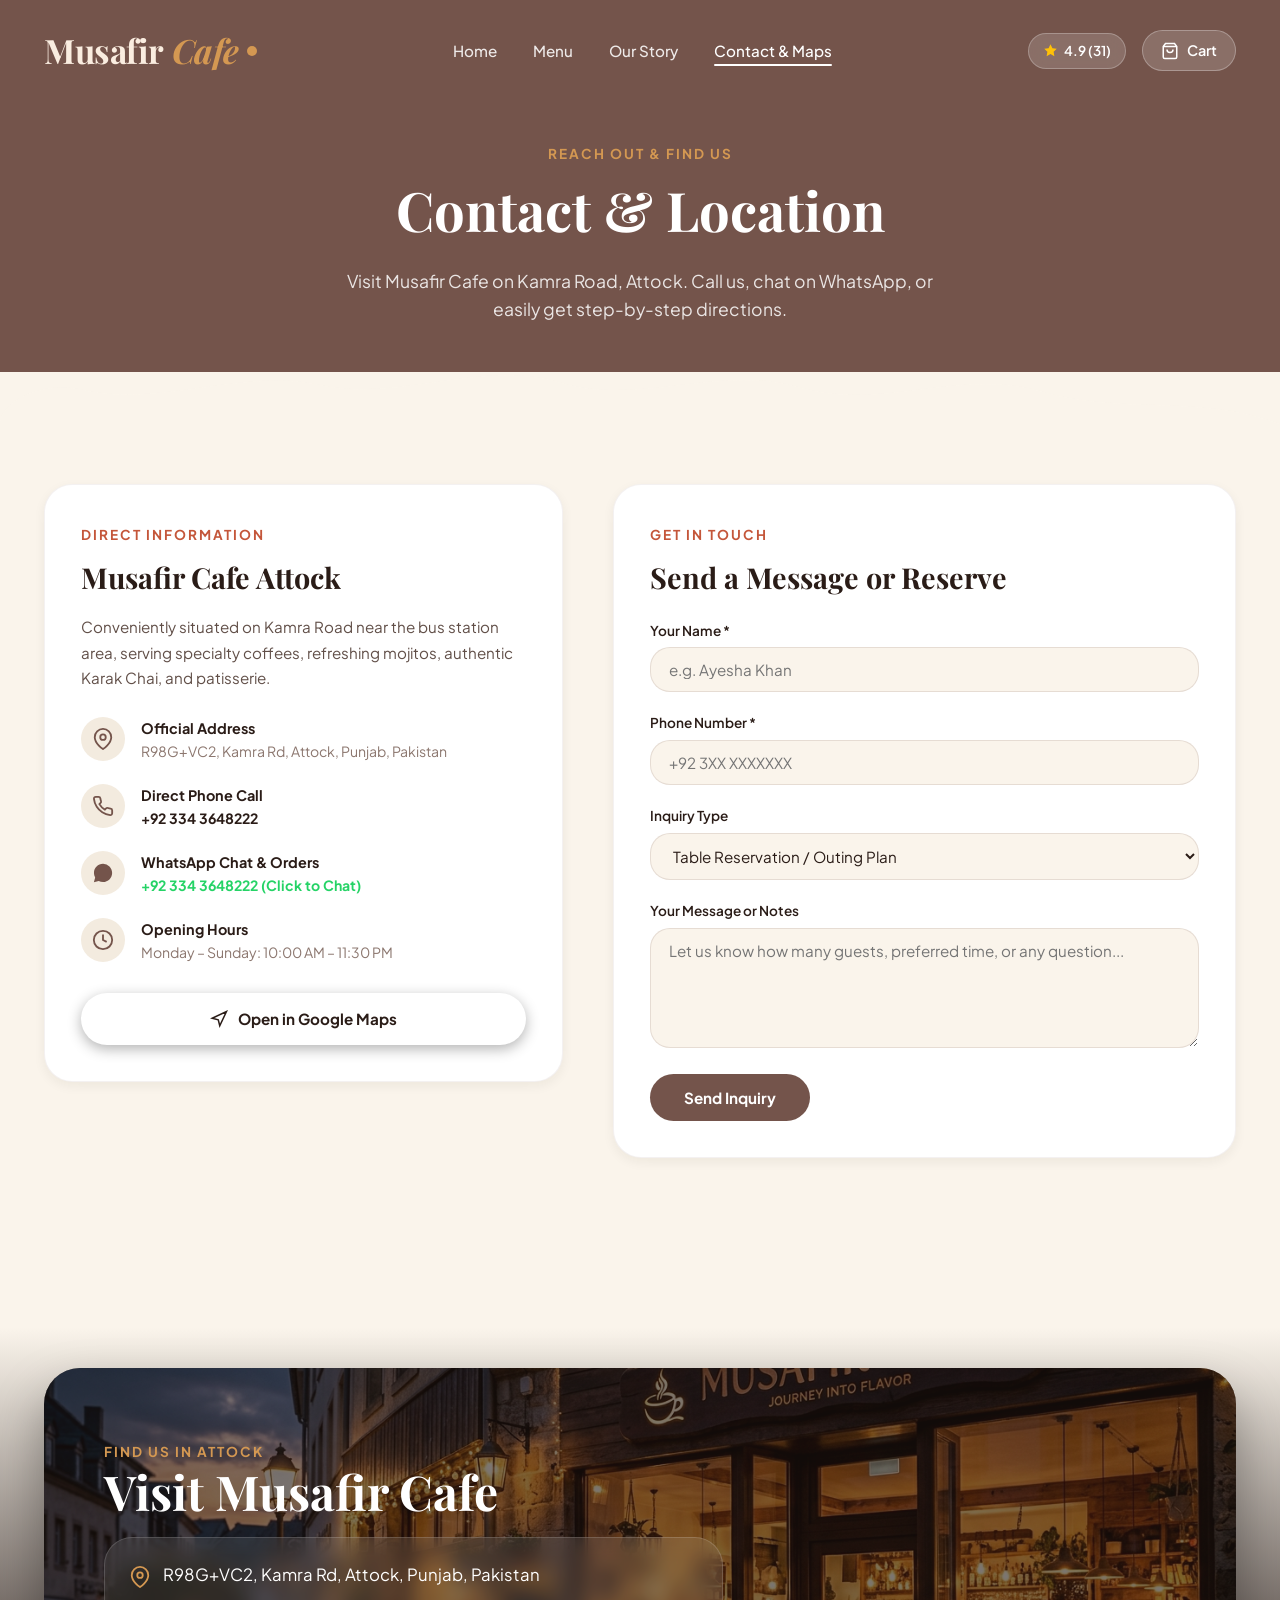
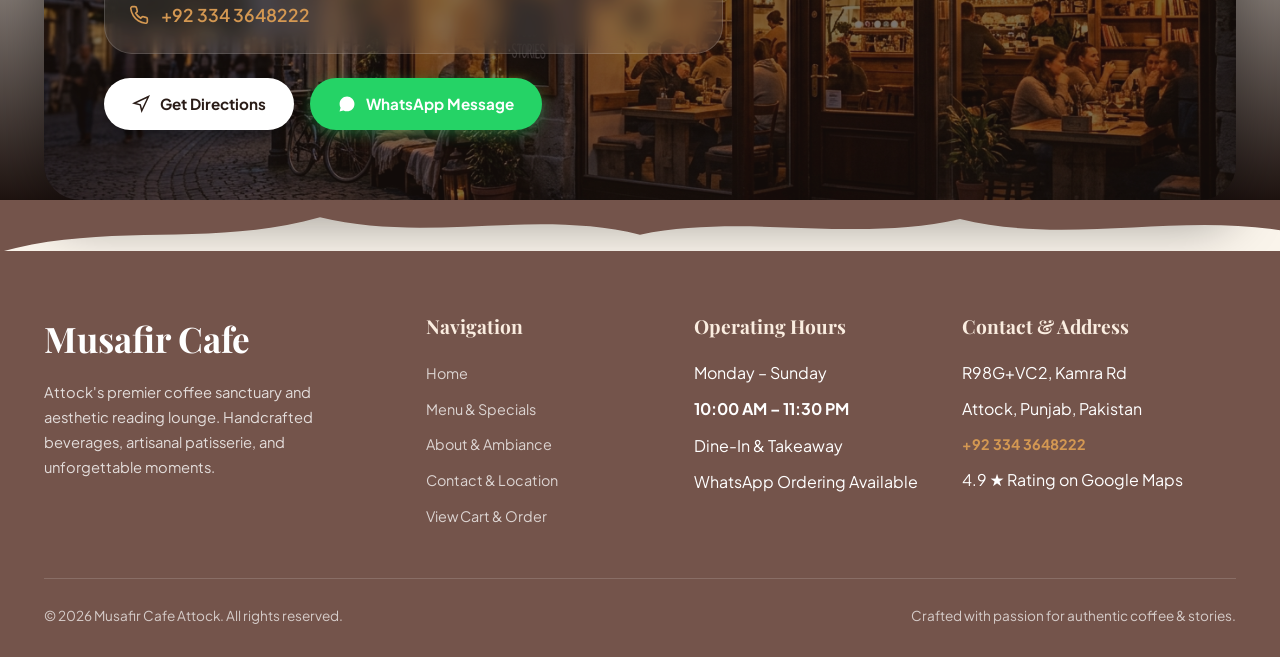
==== commit 0adccebd: "Remove paste Google Address box from contact page" ====
--- a/contact.html
+++ b/contact.html
@@ -180,45 +180,6 @@
         </div>
       </div>
 
-      <!-- Dedicated Google Maps Paste Box & Inspector Tool -->
-      <div class="gmaps-inspector-box">
-        <div class="inspector-header">
-          <div>
-            <span class="inspector-tag">Live Data Engine</span>
-            <h3 class="inspector-title" style="margin-top:6px;">
-              <svg width="24" height="24" viewBox="0 0 24 24" fill="none" stroke="currentColor" stroke-width="2">
-                <path d="M21 10c0 7-9 13-9 13s-9-6-9-13a9 9 0 0 1 18 0z"></path>
-                <circle cx="12" cy="10" r="3"></circle>
-              </svg>
-              Google Maps Business Details Inspector
-            </h3>
-          </div>
-        </div>
-
-        <label class="form-label" style="font-weight:700; font-size:0.95rem; margin-bottom:8px; display:block;">
-          PASTE GOOGLE MAPS BUSINESS DETAILS HERE:
-        </label>
-        <textarea id="gmaps-paste-input" class="gmaps-paste-textarea" placeholder="Paste full Google Maps details here..."></textarea>
-
-        <div class="inspector-actions">
-          <button id="btn-parse-gmaps" class="btn-parse-data">
-            <svg width="18" height="18" viewBox="0 0 24 24" fill="none" stroke="currentColor" stroke-width="2">
-              <polyline points="23 4 23 10 17 10"></polyline>
-              <polyline points="1 20 1 14 7 14"></polyline>
-              <path d="M3.51 9a9 9 0 0 1 14.85-3.36L23 10M1 14l4.64 4.36A9 9 0 0 0 20.49 15"></path>
-            </svg>
-            <span>Parse &amp; Sync Business Details</span>
-          </button>
-          <button id="btn-reset-gmaps" class="btn-reset-gmaps">
-            Reset to Verified Data
-          </button>
-        </div>
-
-        <!-- Live Parsed Output Cards -->
-        <div id="gmaps-parsed-output" class="parsed-results-grid">
-          <!-- Populated dynamically via script.js -->
-        </div>
-      </div>
     </div>
   </section>
 
--- a/style.css
+++ b/style.css
@@ -1917,83 +1917,199 @@
 }
 
 @media (max-width: 860px) {
+  /* HIDE REVIEW PILL ON MOBILE VIEW */
+  .rating-pill {
+    display: none !important;
+  }
+
+  .site-header {
+    padding: 16px 0;
+  }
+
+  .site-header.scrolled {
+    padding: 12px 0;
+  }
+
+  .site-logo {
+    font-size: 1.55rem;
+    gap: 6px;
+  }
+
+  .header-actions {
+    gap: 10px;
+  }
+
+  .cart-btn {
+    padding: 7px 14px;
+    font-size: 0.85rem;
+  }
+
+  .mobile-toggle {
+    display: flex;
+    align-items: center;
+    justify-content: center;
+    width: 38px;
+    height: 38px;
+    background: rgba(255, 255, 255, 0.15);
+    border: 1px solid rgba(255, 255, 255, 0.25);
+    border-radius: var(--radius-sm);
+    color: #ffffff;
+    font-size: 1.3rem;
+    padding: 0;
+    cursor: pointer;
+  }
+
   .nav-links {
     display: none;
     position: fixed;
-    top: 76px;
+    top: 68px;
     left: 0;
     right: 0;
-    background: var(--bg-mocha-hero);
+    width: 100%;
+    max-width: 100vw;
+    background: rgba(85, 57, 50, 0.98);
+    backdrop-filter: blur(12px);
+    -webkit-backdrop-filter: blur(12px);
     flex-direction: column;
-    padding: 30px 24px;
-    gap: 20px;
-    box-shadow: 0 10px 24px rgba(0, 0, 0, 0.3);
-  }
+    padding: 16px 20px;
+    gap: 6px;
+    box-shadow: 0 10px 30px rgba(0, 0, 0, 0.35);
+    border-bottom: 1px solid rgba(255, 255, 255, 0.12);
+    box-sizing: border-box;
+    z-index: 99;
+  }
+
   .nav-links.open {
     display: flex;
   }
-  .mobile-toggle {
+
+  .nav-link {
+    width: 100%;
+    padding: 12px 14px;
+    font-size: 1.05rem;
     display: block;
-  }
+    border-radius: var(--radius-xs);
+    color: #ffffff;
+    box-sizing: border-box;
+  }
+
+  .nav-link:hover,
+  .nav-link.active {
+    background: rgba(255, 255, 255, 0.12);
+    color: var(--accent-gold);
+  }
+
+  .nav-link::after {
+    display: none !important;
+  }
+
   .hero-grid {
     grid-template-columns: 1fr;
     text-align: center;
   }
+
   .hero-content {
     padding-right: 0;
   }
+
   .hero-description {
     margin: 0 auto 34px;
   }
+
   .hero-buttons {
     justify-content: center;
   }
+
   .cards-grid {
     grid-template-columns: 1fr;
     max-width: 440px;
     margin: 0 auto;
   }
+
   .reviews-grid {
     grid-template-columns: 1fr;
   }
+
   .ambiance-grid {
     grid-template-columns: 1fr;
   }
+
   .location-content-overlay {
     grid-template-columns: 1fr;
     padding: 40px 28px;
   }
+
   .cart-layout-grid {
     grid-template-columns: 1fr;
   }
+
   .contact-layout-grid {
     grid-template-columns: 1fr;
   }
 }
 
 @media (max-width: 580px) {
+  .site-header {
+    padding: 12px 0;
+  }
+
+  .site-logo {
+    font-size: 1.35rem;
+  }
+
+  .header-actions {
+    gap: 8px;
+  }
+
+  .cart-btn {
+    padding: 6px 10px;
+  }
+
+  .cart-btn .cart-label {
+    display: none;
+  }
+
+  .nav-links {
+    top: 60px;
+  }
+
   .hero-headline {
-    font-size: 2.8rem;
-  }
+    font-size: 2.6rem;
+  }
+
+  .hero-section {
+    padding-top: 120px;
+    padding-bottom: 40px;
+  }
+
+  .cup-wrapper {
+    max-width: 320px;
+  }
+
   .cart-item-row {
     grid-template-columns: 60px 1fr 30px;
     grid-template-rows: auto auto;
     gap: 12px;
   }
+
   .cart-item-img {
     width: 60px;
     height: 60px;
   }
+
   .qty-controls {
     grid-column: 2;
   }
+
   .cart-item-subtotal {
     grid-column: 2;
     text-align: left;
   }
+
   .footer-top-links {
     grid-template-columns: 1fr;
   }
+
   .footer-bottom-bar {
     flex-direction: column;
     gap: 14px;
